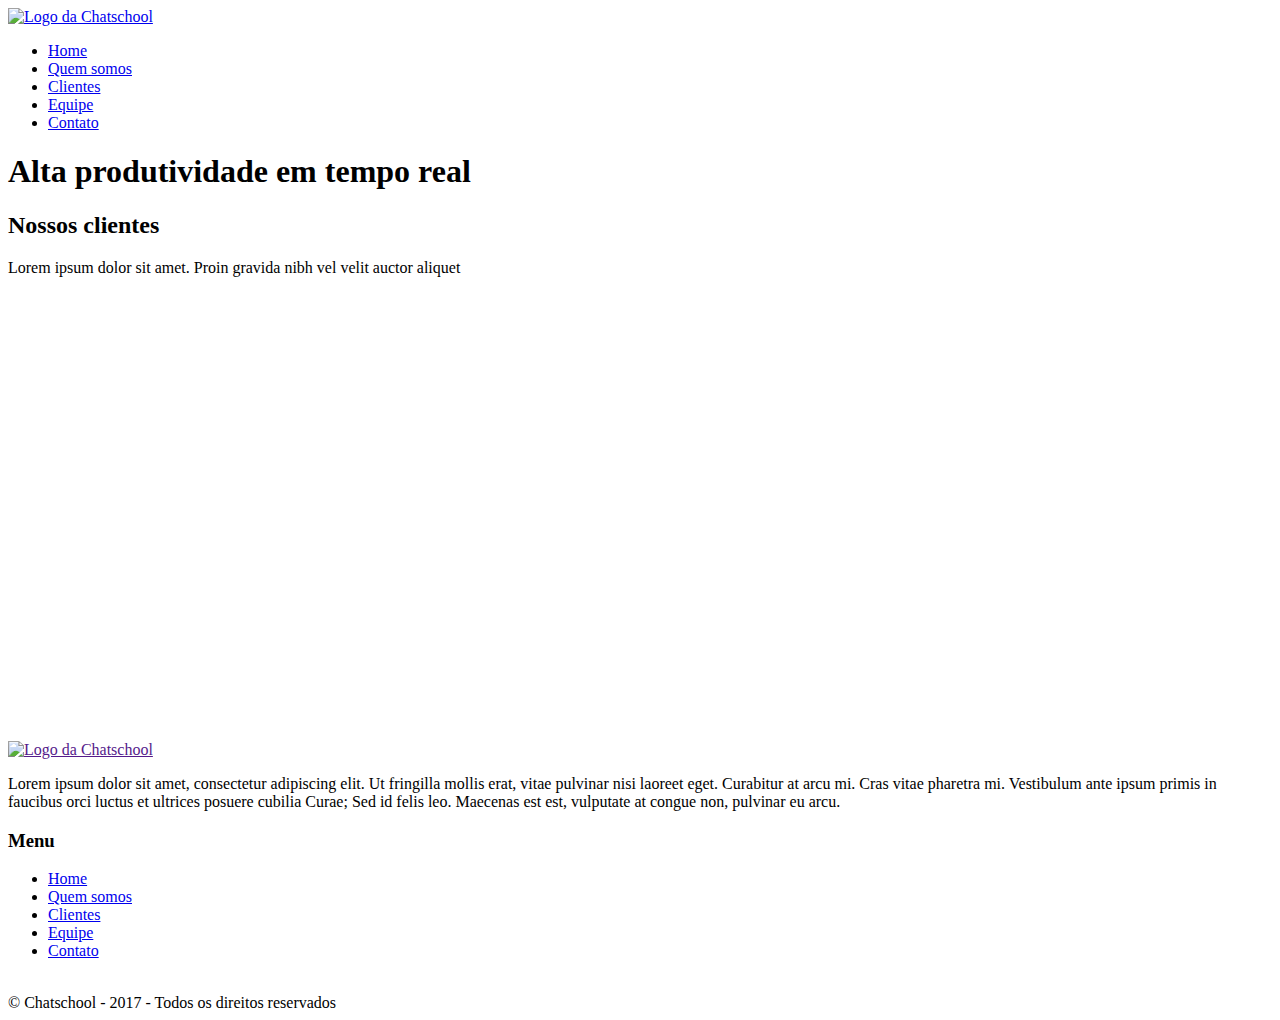
==== clientes.html @ 603aa0f9 "commit 1 rafael" ====
<!doctype html>
<html lang="pt-br">
<head>
  <meta charset="UTF-8">
  <meta http-equiv="X-UA-Compatible" content="IE=edge">
  <meta name="viewport" content="width=device-width, initial-scale=1">
  <title>Clientes - Chatschool</title>
  <link href="https://fonts.googleapis.com/css?family=Open+Sans" rel="stylesheet">
  <link href="https://fonts.googleapis.com/icon?family=Material+Icons" rel="stylesheet">
  <link href="css/pages/clientes.min.css" rel="stylesheet">
  <link rel="preconnect" href="https://fonts.googleapis.com">
  <link rel="preconnect" href="https://fonts.gstatic.com" crossorigin>
  <link href="https://fonts.googleapis.com/css2?family=Jost:ital,wght@0,100..900;1,100..900&family=Work+Sans:ital,wght@0,100..900;1,100..900&display=swap" rel="stylesheet">
</head>
<body>
<header id="header" class="page-clientes">
  <div class="container">
    <div class="row">
      <div class="col col-desktop-3 col-6">
        <a href="index.html">
          <img src="images/logo.png" alt="Logo da Chatschool">
        </a>
      </div>
      <div class="col col-desktop-9 col-6">
        <nav>
          <ul>
            <li><a href="/">Home</a></li>
            <li><a href="quem-somos.html">Quem somos</a></li>
            <li><a href="clientes.html" class="active">Clientes</a></li>
            <li><a href="equipe.html">Equipe</a></li>
            <li><a href="contato.html">Contato</a></li>
          </ul>
        </nav>
      </div>
    </div>
    <div class="row">
      <div class="col col-desktop-12 title">
        <h1>Alta produtividade em tempo real</h1>
      </div>
    </div>
  </div>
</header>
<main>
  <section id="customers" class="section section-center">
    <h2>Nossos clientes</h2>
    <p class="subtitle">Lorem ipsum dolor sit amet. Proin gravida nibh vel velit auctor aliquet</p>

    <div class="container">
      <div class="row">
        <div class="col col-desktop-3 col-3"><img src="images/clientes/icon1.png" alt=""></div>
        <div class="col col-desktop-3 col-3"><img src="images/clientes/icon2.png" alt=""></div>
        <div class="col col-desktop-3 col-3"><img src="images/clientes/icon3.png" alt=""></div>
        <div class="col col-desktop-3 col-3"><img src="images/clientes/icon4.png" alt=""></div>
      </div>

      <div class="row">
        <div class="col col-desktop-3 col-3"><img src="images/clientes/icon5.png" alt=""></div>
        <div class="col col-desktop-3 col-3"><img src="images/clientes/icon6.png" alt=""></div>
        <div class="col col-desktop-3 col-3"><img src="images/clientes/icon7.png" alt=""></div>
        <div class="col col-desktop-3 col-3"><img src="images/clientes/icon8.png" alt=""></div>
      </div>
      <div class="row">
        <div class="col col-desktop-3 col-3"><img src="images/clientes/icon1.png" alt=""></div>
        <div class="col col-desktop-3 col-3"><img src="images/clientes/icon2.png" alt=""></div>
        <div class="col col-desktop-3 col-3"><img src="images/clientes/icon3.png" alt=""></div>
        <div class="col col-desktop-3 col-3"><img src="images/clientes/icon4.png" alt=""></div>
      </div>

      <div class="row">
        <div class="col col-desktop-3 col-3"><img src="images/clientes/icon5.png" alt=""></div>
        <div class="col col-desktop-3 col-3"><img src="images/clientes/icon6.png" alt=""></div>
        <div class="col col-desktop-3 col-3"><img src="images/clientes/icon7.png" alt=""></div>
        <div class="col col-desktop-3 col-3"><img src="images/clientes/icon8.png" alt=""></div>
      </div>
      <div class="row">
        <div class="col col-desktop-3 col-3"><img src="images/clientes/icon1.png" alt=""></div>
        <div class="col col-desktop-3 col-3"><img src="images/clientes/icon2.png" alt=""></div>
        <div class="col col-desktop-3 col-3"><img src="images/clientes/icon3.png" alt=""></div>
        <div class="col col-desktop-3 col-3"><img src="images/clientes/icon4.png" alt=""></div>
      </div>

      <div class="row">
        <div class="col col-desktop-3 col-3"><img src="images/clientes/icon5.png" alt=""></div>
        <div class="col col-desktop-3 col-3"><img src="images/clientes/icon6.png" alt=""></div>
        <div class="col col-desktop-3 col-3"><img src="images/clientes/icon7.png" alt=""></div>
        <div class="col col-desktop-3 col-3"><img src="images/clientes/icon8.png" alt=""></div>
      </div>
    </div>
  </section>
</main>
<footer id="footer">
  <div class="container">
    <div class="row">
      <div class="col col-offset-desktop-1 col-desktop-3">
        <p><a href=""><img src="images/logo.png" alt="Logo da Chatschool"></a></p>
        <p>Lorem ipsum dolor sit amet, consectetur adipiscing elit. Ut fringilla mollis erat, vitae pulvinar nisi laoreet eget. Curabitur at arcu mi. Cras vitae pharetra mi. Vestibulum ante ipsum primis in faucibus orci luctus et ultrices posuere cubilia Curae; Sed id felis leo. Maecenas est est, vulputate at congue non, pulvinar eu arcu.</p>
      </div>
      <div class="col col-offset-desktop-1 col-desktop-2 col-2">
        <h3>Menu</h3>
        <nav>
          <ul>
            <li><a href="/" class="active">Home</a></li>
            <li><a href="quem-somos.html">Quem somos</a></li>
            <li><a href="clientes.html">Clientes</a></li>
            <li><a href="equipe.html">Equipe</a></li>
            <li><a href="contato.html">Contato</a></li>
          </ul>
        </nav>
      </div>
      <div class="col col-desktop-3 social col-4">
        <a href=""><img src="images/social-facebook.png" alt=""></a>
        <a href=""><img src="images/social-twitter.png" alt=""></a>
        <a href=""><img src="images/social-youtube.png" alt=""></a>
      </div>
    </div>
  </div>
</footer>

<div id="copyright">
  &copy; Chatschool - 2017 - Todos os direitos reservados
</div>
</body>
</html>
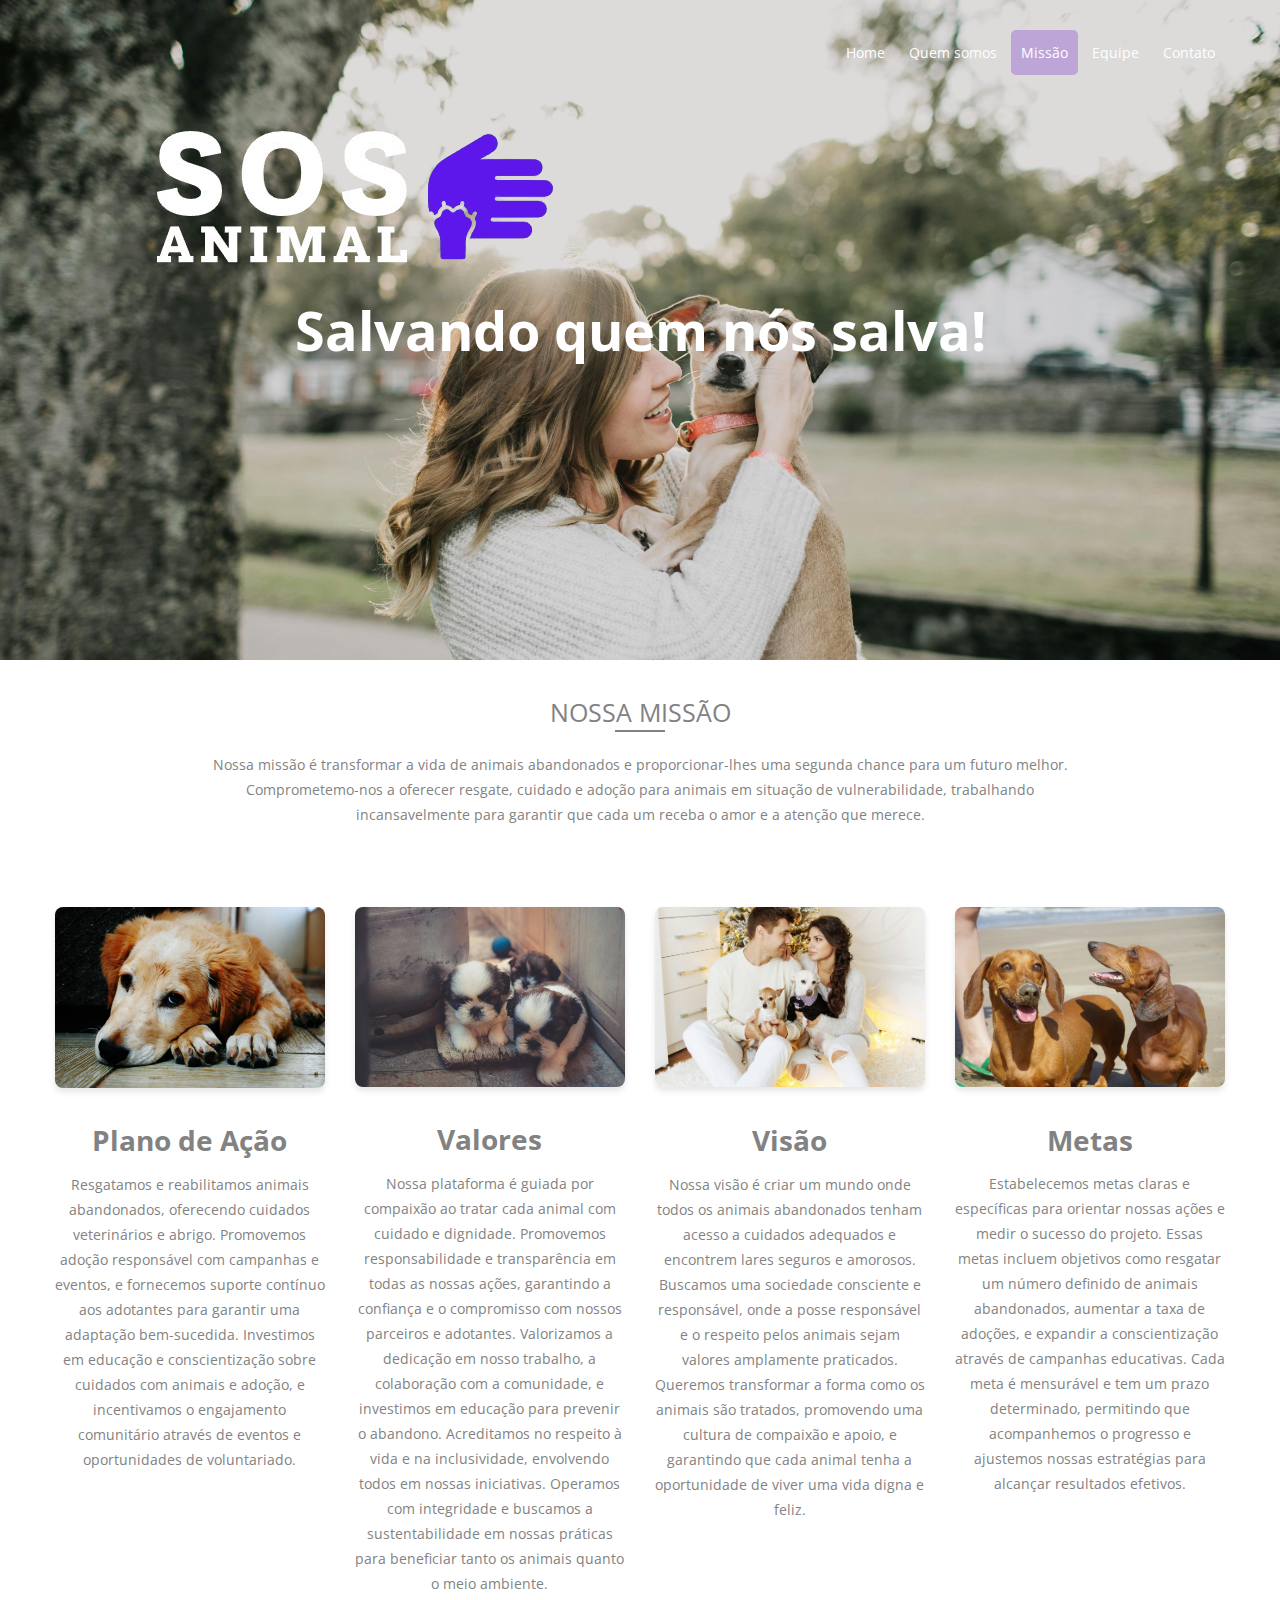
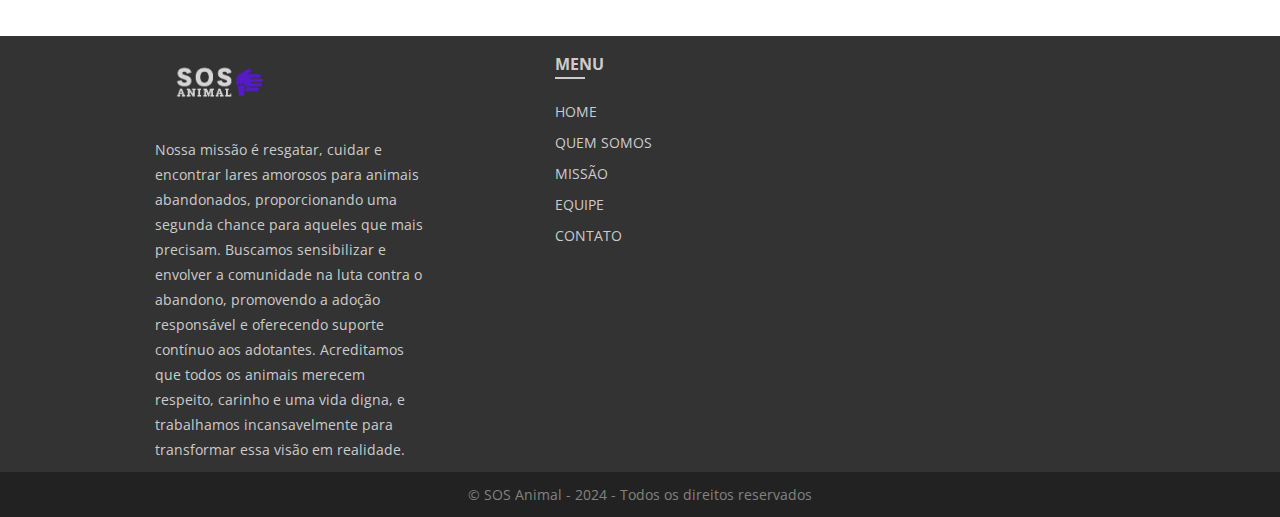
==== commit 0eacb5ae: "mudancas gerais e atualizacao clientes -> missao" ====
--- a/clientes.html
+++ b/clientes.html
@@ -4,7 +4,7 @@
   <meta charset="UTF-8">
   <meta http-equiv="X-UA-Compatible" content="IE=edge">
   <meta name="viewport" content="width=device-width, initial-scale=1">
-  <title>Clientes - Chatschool</title>
+  <title>Missão - SOS Animal</title>
   <link href="https://fonts.googleapis.com/css?family=Open+Sans" rel="stylesheet">
   <link href="https://fonts.googleapis.com/icon?family=Material+Icons" rel="stylesheet">
   <link href="css/pages/clientes.min.css" rel="stylesheet">
@@ -26,7 +26,7 @@
           <ul>
             <li><a href="/">Home</a></li>
             <li><a href="quem-somos.html">Quem somos</a></li>
-            <li><a href="clientes.html" class="active">Clientes</a></li>
+            <li><a href="clientes.html" class="active">Missão</a></li>
             <li><a href="equipe.html">Equipe</a></li>
             <li><a href="contato.html">Contato</a></li>
           </ul>
@@ -35,56 +35,75 @@
     </div>
     <div class="row">
       <div class="col col-desktop-12 title">
-        <h1>Alta produtividade em tempo real</h1>
+        <h1>Salvando quem nós salva!</h1>
       </div>
     </div>
   </div>
 </header>
 <main>
   <section id="customers" class="section section-center">
-    <h2>Nossos clientes</h2>
-    <p class="subtitle">Lorem ipsum dolor sit amet. Proin gravida nibh vel velit auctor aliquet</p>
+    <h2>Nossa Missão</h2>
+    <p class="subtitle">
+      Nossa missão é transformar a vida de animais abandonados e proporcionar-lhes uma segunda chance para um futuro melhor.<br> Comprometemo-nos a oferecer resgate, cuidado e adoção para animais em situação de vulnerabilidade, trabalhando<br> incansavelmente para garantir que cada um receba o amor e a atenção que merece.
+    </p>
 
     <div class="container">
       <div class="row">
+        <div class="col col-desktop-3 col-3">
+            <img src="images/clientes/missaoimagem1.jpg" alt="">
+            <h1 class="image-caption">Plano de Ação</h1>
+            <p>Resgatamos e reabilitamos animais abandonados, oferecendo cuidados veterinários e abrigo. Promovemos adoção responsável com campanhas e eventos, e fornecemos suporte contínuo aos adotantes para garantir uma adaptação bem-sucedida. Investimos em educação e conscientização sobre cuidados com animais e adoção, e incentivamos o engajamento comunitário através de eventos e oportunidades de voluntariado.</p>
+        </div>
+        <div class="col col-desktop-3 col-3">
+            <img src="images/clientes/missaoimagem2.jpg" alt="">
+            <h1 class="image-caption">Valores</h1>
+            <p>Nossa plataforma é guiada por compaixão ao tratar cada animal com cuidado e dignidade. Promovemos responsabilidade e transparência em todas as nossas ações, garantindo a confiança e o compromisso com nossos parceiros e adotantes. Valorizamos a dedicação em nosso trabalho, a colaboração com a comunidade, e investimos em educação para prevenir o abandono. Acreditamos no respeito à vida e na inclusividade, envolvendo todos em nossas iniciativas. Operamos com integridade e buscamos a sustentabilidade em nossas práticas para beneficiar tanto os animais quanto o meio ambiente.</p>
+        </div>
+        <div class="col col-desktop-3 col-3">
+            <img src="images/clientes/missaoimagem3.jpg" alt="">
+            <h1 class="image-caption">Visão</h1>
+            <p>Nossa visão é criar um mundo onde todos os animais abandonados tenham acesso a cuidados adequados e encontrem lares seguros e amorosos. Buscamos uma sociedade consciente e responsável, onde a posse responsável e o respeito pelos animais sejam valores amplamente praticados. Queremos transformar a forma como os animais são tratados, promovendo uma cultura de compaixão e apoio, e garantindo que cada animal tenha a oportunidade de viver uma vida digna e feliz.</p>
+        </div>
+        <div class="col col-desktop-3 col-3">
+            <img src="images/clientes/missaoimagem4.jpg" alt="">
+            <h1 class="image-caption">Metas</h1>
+            <p>Estabelecemos metas claras e específicas para orientar nossas ações e medir o sucesso do projeto. Essas metas incluem objetivos como resgatar um número definido de animais abandonados, aumentar a taxa de adoções, e expandir a conscientização através de campanhas educativas. Cada meta é mensurável e tem um prazo determinado, permitindo que acompanhemos o progresso e ajustemos nossas estratégias para alcançar resultados efetivos.</p>
+        </div>
+    </div>
+    
+
+      <!-- <div class="row">
+        <div class="col col-desktop-3 col-3"><img src="images/clientes/icon5.png" alt=""></div>
+        <div class="col col-desktop-3 col-3"><img src="images/clientes/icon6.png" alt=""></div>
+        <div class="col col-desktop-3 col-3"><img src="images/clientes/icon7.png" alt=""></div>
+        <div class="col col-desktop-3 col-3"><img src="images/clientes/icon8.png" alt=""></div>
+      </div> -->
+      <!-- <div class="row">
         <div class="col col-desktop-3 col-3"><img src="images/clientes/icon1.png" alt=""></div>
         <div class="col col-desktop-3 col-3"><img src="images/clientes/icon2.png" alt=""></div>
         <div class="col col-desktop-3 col-3"><img src="images/clientes/icon3.png" alt=""></div>
         <div class="col col-desktop-3 col-3"><img src="images/clientes/icon4.png" alt=""></div>
-      </div>
+      </div> -->
 
-      <div class="row">
+      <!-- <div class="row">
         <div class="col col-desktop-3 col-3"><img src="images/clientes/icon5.png" alt=""></div>
         <div class="col col-desktop-3 col-3"><img src="images/clientes/icon6.png" alt=""></div>
         <div class="col col-desktop-3 col-3"><img src="images/clientes/icon7.png" alt=""></div>
         <div class="col col-desktop-3 col-3"><img src="images/clientes/icon8.png" alt=""></div>
-      </div>
-      <div class="row">
+      </div> -->
+      <!-- <div class="row">
         <div class="col col-desktop-3 col-3"><img src="images/clientes/icon1.png" alt=""></div>
         <div class="col col-desktop-3 col-3"><img src="images/clientes/icon2.png" alt=""></div>
         <div class="col col-desktop-3 col-3"><img src="images/clientes/icon3.png" alt=""></div>
         <div class="col col-desktop-3 col-3"><img src="images/clientes/icon4.png" alt=""></div>
-      </div>
+      </div> -->
 
-      <div class="row">
+      <!-- <div class="row">
         <div class="col col-desktop-3 col-3"><img src="images/clientes/icon5.png" alt=""></div>
         <div class="col col-desktop-3 col-3"><img src="images/clientes/icon6.png" alt=""></div>
         <div class="col col-desktop-3 col-3"><img src="images/clientes/icon7.png" alt=""></div>
         <div class="col col-desktop-3 col-3"><img src="images/clientes/icon8.png" alt=""></div>
-      </div>
-      <div class="row">
-        <div class="col col-desktop-3 col-3"><img src="images/clientes/icon1.png" alt=""></div>
-        <div class="col col-desktop-3 col-3"><img src="images/clientes/icon2.png" alt=""></div>
-        <div class="col col-desktop-3 col-3"><img src="images/clientes/icon3.png" alt=""></div>
-        <div class="col col-desktop-3 col-3"><img src="images/clientes/icon4.png" alt=""></div>
-      </div>
-
-      <div class="row">
-        <div class="col col-desktop-3 col-3"><img src="images/clientes/icon5.png" alt=""></div>
-        <div class="col col-desktop-3 col-3"><img src="images/clientes/icon6.png" alt=""></div>
-        <div class="col col-desktop-3 col-3"><img src="images/clientes/icon7.png" alt=""></div>
-        <div class="col col-desktop-3 col-3"><img src="images/clientes/icon8.png" alt=""></div>
-      </div>
+      </div> -->
     </div>
   </section>
 </main>
@@ -93,7 +112,7 @@
     <div class="row">
       <div class="col col-offset-desktop-1 col-desktop-3">
         <p><a href=""><img src="images/logo.png" alt="Logo da Chatschool"></a></p>
-        <p>Lorem ipsum dolor sit amet, consectetur adipiscing elit. Ut fringilla mollis erat, vitae pulvinar nisi laoreet eget. Curabitur at arcu mi. Cras vitae pharetra mi. Vestibulum ante ipsum primis in faucibus orci luctus et ultrices posuere cubilia Curae; Sed id felis leo. Maecenas est est, vulputate at congue non, pulvinar eu arcu.</p>
+        <p>Nossa missão é resgatar, cuidar e encontrar lares amorosos para animais abandonados, proporcionando uma segunda chance para aqueles que mais precisam. Buscamos sensibilizar e envolver a comunidade na luta contra o abandono, promovendo a adoção responsável e oferecendo suporte contínuo aos adotantes. Acreditamos que todos os animais merecem respeito, carinho e uma vida digna, e trabalhamos incansavelmente para transformar essa visão em realidade.</p>
       </div>
       <div class="col col-offset-desktop-1 col-desktop-2 col-2">
         <h3>Menu</h3>
@@ -101,7 +120,7 @@
           <ul>
             <li><a href="/" class="active">Home</a></li>
             <li><a href="quem-somos.html">Quem somos</a></li>
-            <li><a href="clientes.html">Clientes</a></li>
+            <li><a href="clientes.html">Missão</a></li>
             <li><a href="equipe.html">Equipe</a></li>
             <li><a href="contato.html">Contato</a></li>
           </ul>
@@ -117,7 +136,7 @@
 </footer>
 
 <div id="copyright">
-  &copy; Chatschool - 2017 - Todos os direitos reservados
+  &copy; SOS Animal - 2024 - Todos os direitos reservados
 </div>
 </body>
 </html>--- a/css/pages/clientes.min.css
+++ b/css/pages/clientes.min.css
@@ -0,0 +1,44 @@
+/*
+    Prioridade:
+    id
+    class
+    tag
+    ordem
+*/
+*{box-sizing:border-box}a{text-decoration:none}body{margin:0;padding:0;font-size:14px}p{margin:10px 0 10px 0}
+/**
+ * Cálculo colunas:
+ * largura_unica_porcentagem = 100 / maximo_colunas
+ *
+ * Multiplicamos largura_unica_porcentagem pelo tamanho da coluna
+ */
+.container,.container-fluid{width:100%;padding-left:15px;padding-right:15px}.row{margin-left:-15px;margin-right:-15px}.row:before,.row:after{content:" ";display:table}.row:after{clear:both}.col{position:relative;padding-left:15px;padding-right:15px;min-height:1px;float:left}.col-1{width:16.666666%}.col-2{width:33.333332%}.col-3{width:49.999998%}.col-4{width:66.666664%}.col-5{width:83.33333%}.col-6{width:100%}@media (min-width:992px){.container{max-width:992px;margin:0 auto}.col-desktop-1{width:8.333333%}.col-desktop-2{width:16.66%}.col-desktop-3{width:24.999999%}.col-desktop-4{width:33.333332%}.col-desktop-5{width:41.666665%}.col-desktop-6{width:49.999998%}.col-desktop-7{width:58.333331%}.col-desktop-8{width:66.666664%}.col-desktop-9{width:74.999997%}.col-desktop-10{width:83.33333%}.col-desktop-11{width:91.666663%}.col-desktop-12{width:100%}.col-offset-desktop-1{margin-left:8.333333%}.col-offset-desktop-2{margin-left:16.66%}.col-offset-desktop-3{margin-left:24.999999%}.col-offset-desktop-4{margin-left:33.333332%}.col-offset-desktop-5{margin-left:41.666665%}.col-offset-desktop-6{margin-left:49.999998%}.col-offset-desktop-7{margin-left:58.333331%}.col-offset-desktop-8{margin-left:66.666664%}.col-offset-desktop-9{margin-left:74.999997%}.col-offset-desktop-10{margin-left:83.33333%}.col-offset-desktop-11{margin-left:91.666663%}.col-offset-desktop-12{margin-left:100%}}@media (min-width:1200px){.container{max-width:1200px}}
+.btn{background-color:rgb(120, 41, 211);color:#fff;display:inline-block;border-radius:30px;padding:10px 20px;text-decoration:none;transition:ease .5s all;border:none;cursor:pointer}.btn:hover{background-color:rgb(120, 41, 211)}.btn.orange{background-color:#fed136}.btn.orange:hover{background-color:black}
+h2{text-transform:uppercase;font-weight:normal;text-align:center;font-size:25px;margin:10px 0 20px 0}h2:after{content:'';display:block;background-color:rgb(130,130,130);margin:5px auto 0 auto;width:50px;height:2px}.subtitle{margin-bottom:80px}.text-left{text-align:left}
+.icon-container{display:inline-block;width:140px;height:140px;background:#e1f3e1;border-radius:30px;position:relative}.icon-container .material-icons{display:block;font-size:85px;color:rgb(120, 41, 211);position:absolute;top:50%;left:50%;transform:translate(-50%,-50%);cursor:default}.img-box-round{display:inline-block;border-radius:100%;overflow:hidden}.img-box-label:before{content:'';display:block;width:50%;height:60px;border-right:2px solid rgb(32,123,32);background:transparent;margin-bottom:10px}
+nav ul,nav ul li{list-style:none;margin:0;padding:0}
+body{font-family:'Open Sans',sans-serif;color:rgb(130,130,130);line-height:25px}#header .btn{font-size:16px;padding:10px 30px}#header .btn:hover{background-color:rgb(120, 41, 211)}#header nav a{display:inline-block;text-decoration:none;padding:10px;border-radius:5px}#header nav a:hover,#header nav a.active{background-color:rgb(120, 41, 211, 0.3)}#header h1{font-size:54px;line-height:60px}#header{background:#000 no-repeat fixed center;background-size:cover;color:#fff;width:100%;height:660px;position:relative;padding-top:30px}#header a{color:#fff;transition:ease .5s all}#header nav{text-align:right}#header nav ul,#header nav ul li{display:inline-block}#header .title{position:absolute;left:0;top:50%;transform:translate(0,-50%);text-align:center}.section{padding:30px 0 30px 0}.section-center{text-align:center}#footer{background-color:rgb(51,51,51);text-align:left}#footer,#footer a{color:rgb(204,204,204)}#footer h3,#footer nav li{text-transform:uppercase}#footer h3:after{content:'';display:block;border-bottom:2px solid rgb(204,204,204);width:30px}#footer nav li{padding:3px 0}#footer nav li a:hover{color:rgb(255,255,255)}#footer .social{height:200px;line-height:200px;text-align:right}#footer .social a{display:inline-block;padding:0 0 0 10px;opacity:1}#footer .social a:hover{opacity:.5;transition:ease .3s all}#footer .social img{vertical-align:middle}#copyright{text-align:center;background-color:rgb(34,34,34);padding:10px}@media (max-width:992px){#header,#header nav{text-align:center}}
+#header.page-clientes{background-image:url(../../images/background-clientes.jpg)}
+#footer .col-offset-desktop-1.col-desktop-3 img {
+    width: 130px; 
+    height: auto;
+    opacity: 0.8; 
+    border-radius: 10px; 
+    transition: transform 0.3s ease, opacity 0.3s ease; 
+}
+
+#footer .col-offset-desktop-1.col-desktop-3 img:hover {
+    transform: scale(1.1); 
+    opacity: 1; 
+}
+#customers .row .col-desktop-3 img {
+    width: 100%; 
+    border-radius: 8px; 
+    box-shadow: 0 4px 6px rgba(0, 0, 0, 0.1); 
+    margin-bottom: 15px; 
+    transition: transform 0.3s ease; 
+}
+
+#customers .row .col-desktop-3 img:hover {
+    transform: scale(1.05); 
+}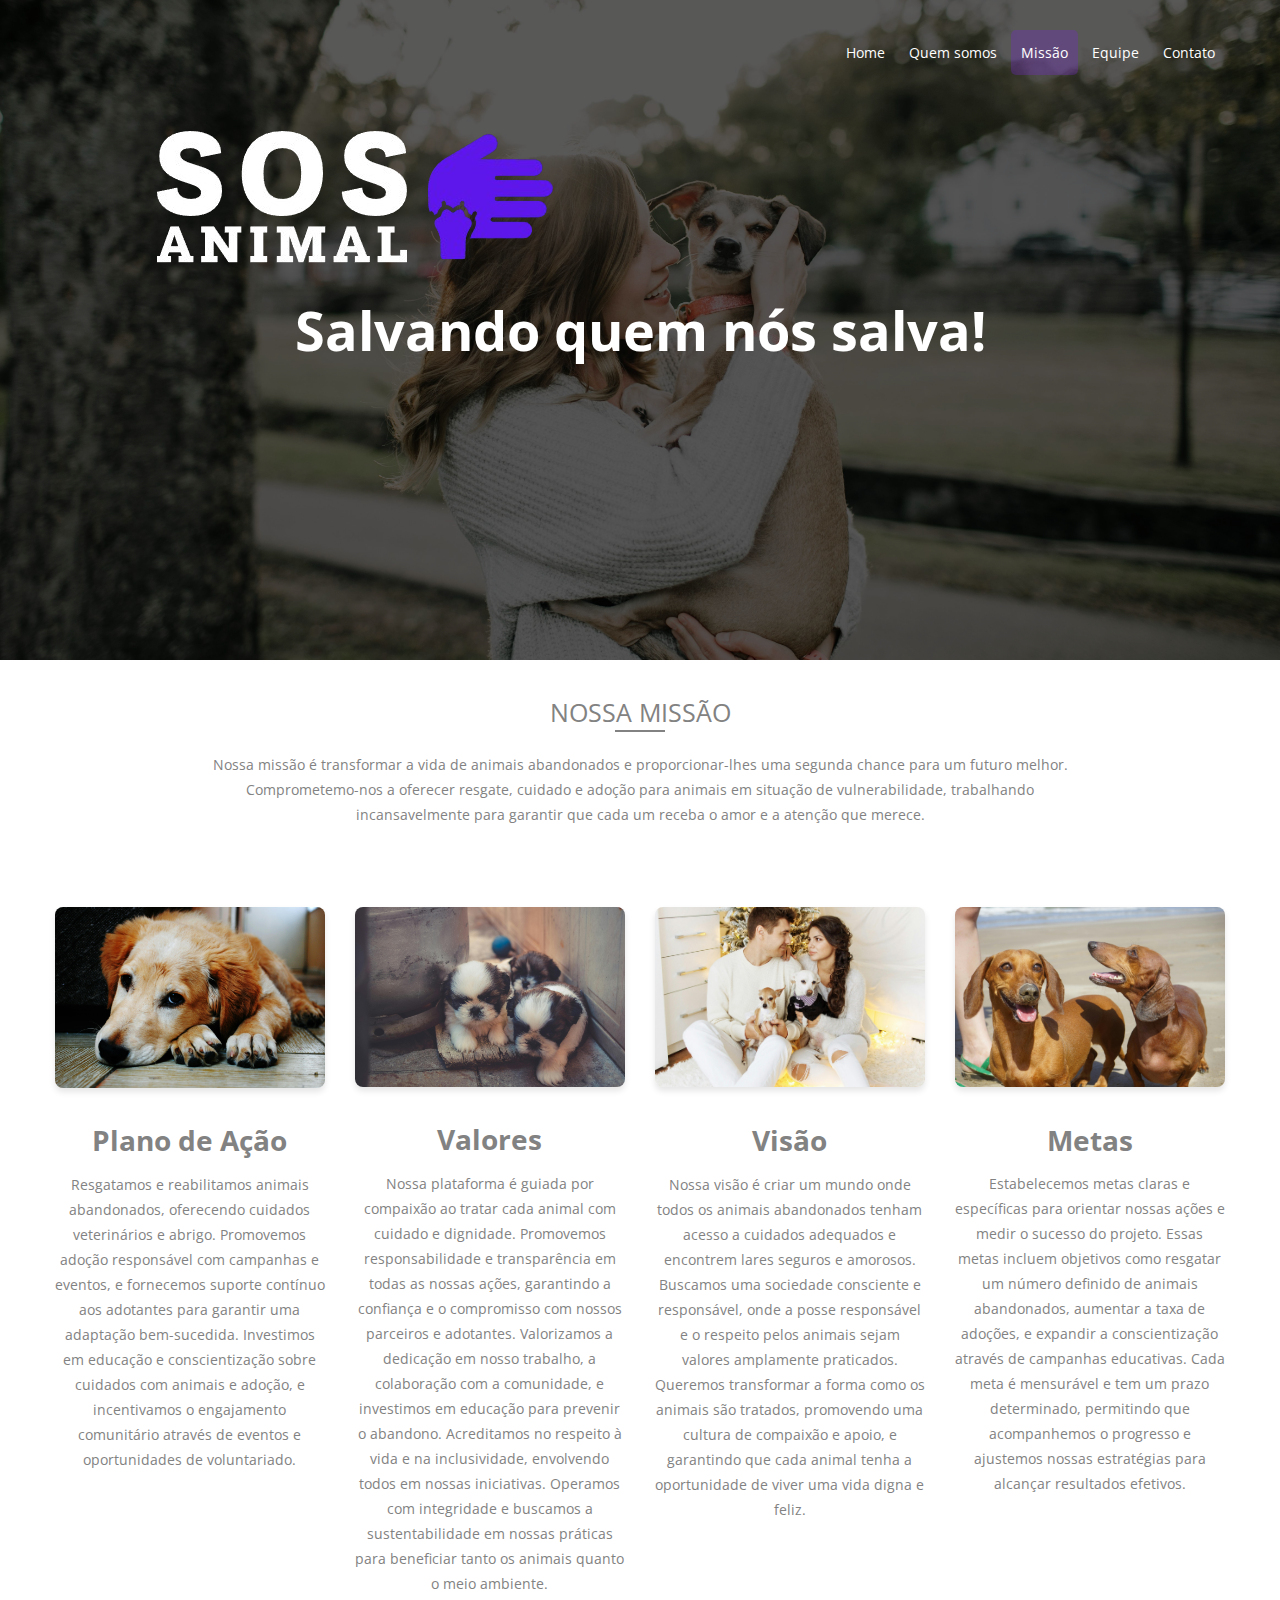
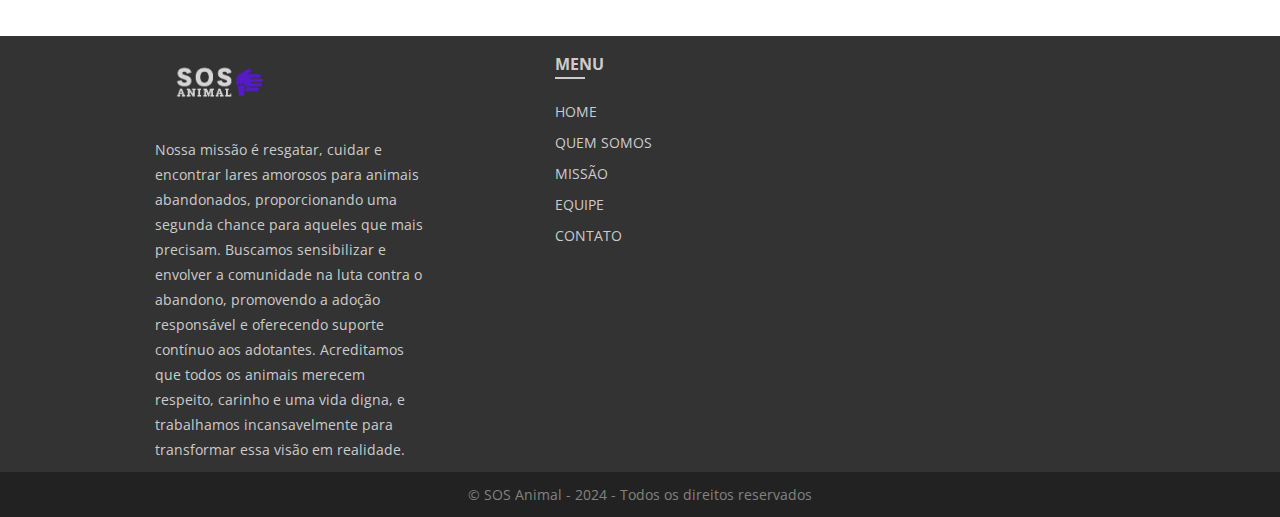
==== commit 37e3ba79: "atualizacao pagina produto" ====
--- a/clientes.html
+++ b/clientes.html
@@ -111,7 +111,7 @@
   <div class="container">
     <div class="row">
       <div class="col col-offset-desktop-1 col-desktop-3">
-        <p><a href=""><img src="images/logo.png" alt="Logo da Chatschool"></a></p>
+        <p><a href=""><img src="images/logo.png" alt="Logo da SOS Animal"></a></p>
         <p>Nossa missão é resgatar, cuidar e encontrar lares amorosos para animais abandonados, proporcionando uma segunda chance para aqueles que mais precisam. Buscamos sensibilizar e envolver a comunidade na luta contra o abandono, promovendo a adoção responsável e oferecendo suporte contínuo aos adotantes. Acreditamos que todos os animais merecem respeito, carinho e uma vida digna, e trabalhamos incansavelmente para transformar essa visão em realidade.</p>
       </div>
       <div class="col col-offset-desktop-1 col-desktop-2 col-2">
--- a/css/pages/clientes.min.css
+++ b/css/pages/clientes.min.css
@@ -18,7 +18,7 @@
 .icon-container{display:inline-block;width:140px;height:140px;background:#e1f3e1;border-radius:30px;position:relative}.icon-container .material-icons{display:block;font-size:85px;color:rgb(120, 41, 211);position:absolute;top:50%;left:50%;transform:translate(-50%,-50%);cursor:default}.img-box-round{display:inline-block;border-radius:100%;overflow:hidden}.img-box-label:before{content:'';display:block;width:50%;height:60px;border-right:2px solid rgb(32,123,32);background:transparent;margin-bottom:10px}
 nav ul,nav ul li{list-style:none;margin:0;padding:0}
 body{font-family:'Open Sans',sans-serif;color:rgb(130,130,130);line-height:25px}#header .btn{font-size:16px;padding:10px 30px}#header .btn:hover{background-color:rgb(120, 41, 211)}#header nav a{display:inline-block;text-decoration:none;padding:10px;border-radius:5px}#header nav a:hover,#header nav a.active{background-color:rgb(120, 41, 211, 0.3)}#header h1{font-size:54px;line-height:60px}#header{background:#000 no-repeat fixed center;background-size:cover;color:#fff;width:100%;height:660px;position:relative;padding-top:30px}#header a{color:#fff;transition:ease .5s all}#header nav{text-align:right}#header nav ul,#header nav ul li{display:inline-block}#header .title{position:absolute;left:0;top:50%;transform:translate(0,-50%);text-align:center}.section{padding:30px 0 30px 0}.section-center{text-align:center}#footer{background-color:rgb(51,51,51);text-align:left}#footer,#footer a{color:rgb(204,204,204)}#footer h3,#footer nav li{text-transform:uppercase}#footer h3:after{content:'';display:block;border-bottom:2px solid rgb(204,204,204);width:30px}#footer nav li{padding:3px 0}#footer nav li a:hover{color:rgb(255,255,255)}#footer .social{height:200px;line-height:200px;text-align:right}#footer .social a{display:inline-block;padding:0 0 0 10px;opacity:1}#footer .social a:hover{opacity:.5;transition:ease .3s all}#footer .social img{vertical-align:middle}#copyright{text-align:center;background-color:rgb(34,34,34);padding:10px}@media (max-width:992px){#header,#header nav{text-align:center}}
-#header.page-clientes{background-image:url(../../images/background-clientes.jpg)}
+/* #header.page-clientes{background-image:url(../../images/background-clientes.jpg)} */
 #footer .col-offset-desktop-1.col-desktop-3 img {
     width: 130px; 
     height: auto;
@@ -41,4 +41,23 @@
 
 #customers .row .col-desktop-3 img:hover {
     transform: scale(1.05); 
+}
+#header.page-clientes {
+    /* precisa ser posicao relativa pois assim da pra sobrepor a background image */
+    position: relative; 
+    z-index: 1; 
+}
+
+#header.page-clientes::before {
+    content: "";
+    position: absolute;
+    top: 0;
+    left: 0;
+    width: 100%;
+    height: 100%;
+    background-image: url(../../images/background-clientes.jpg);
+    background-size: cover;
+    background-position: center;
+    opacity: 0.4; /* Ajusta a opcacidade */
+    z-index: -1; 
 }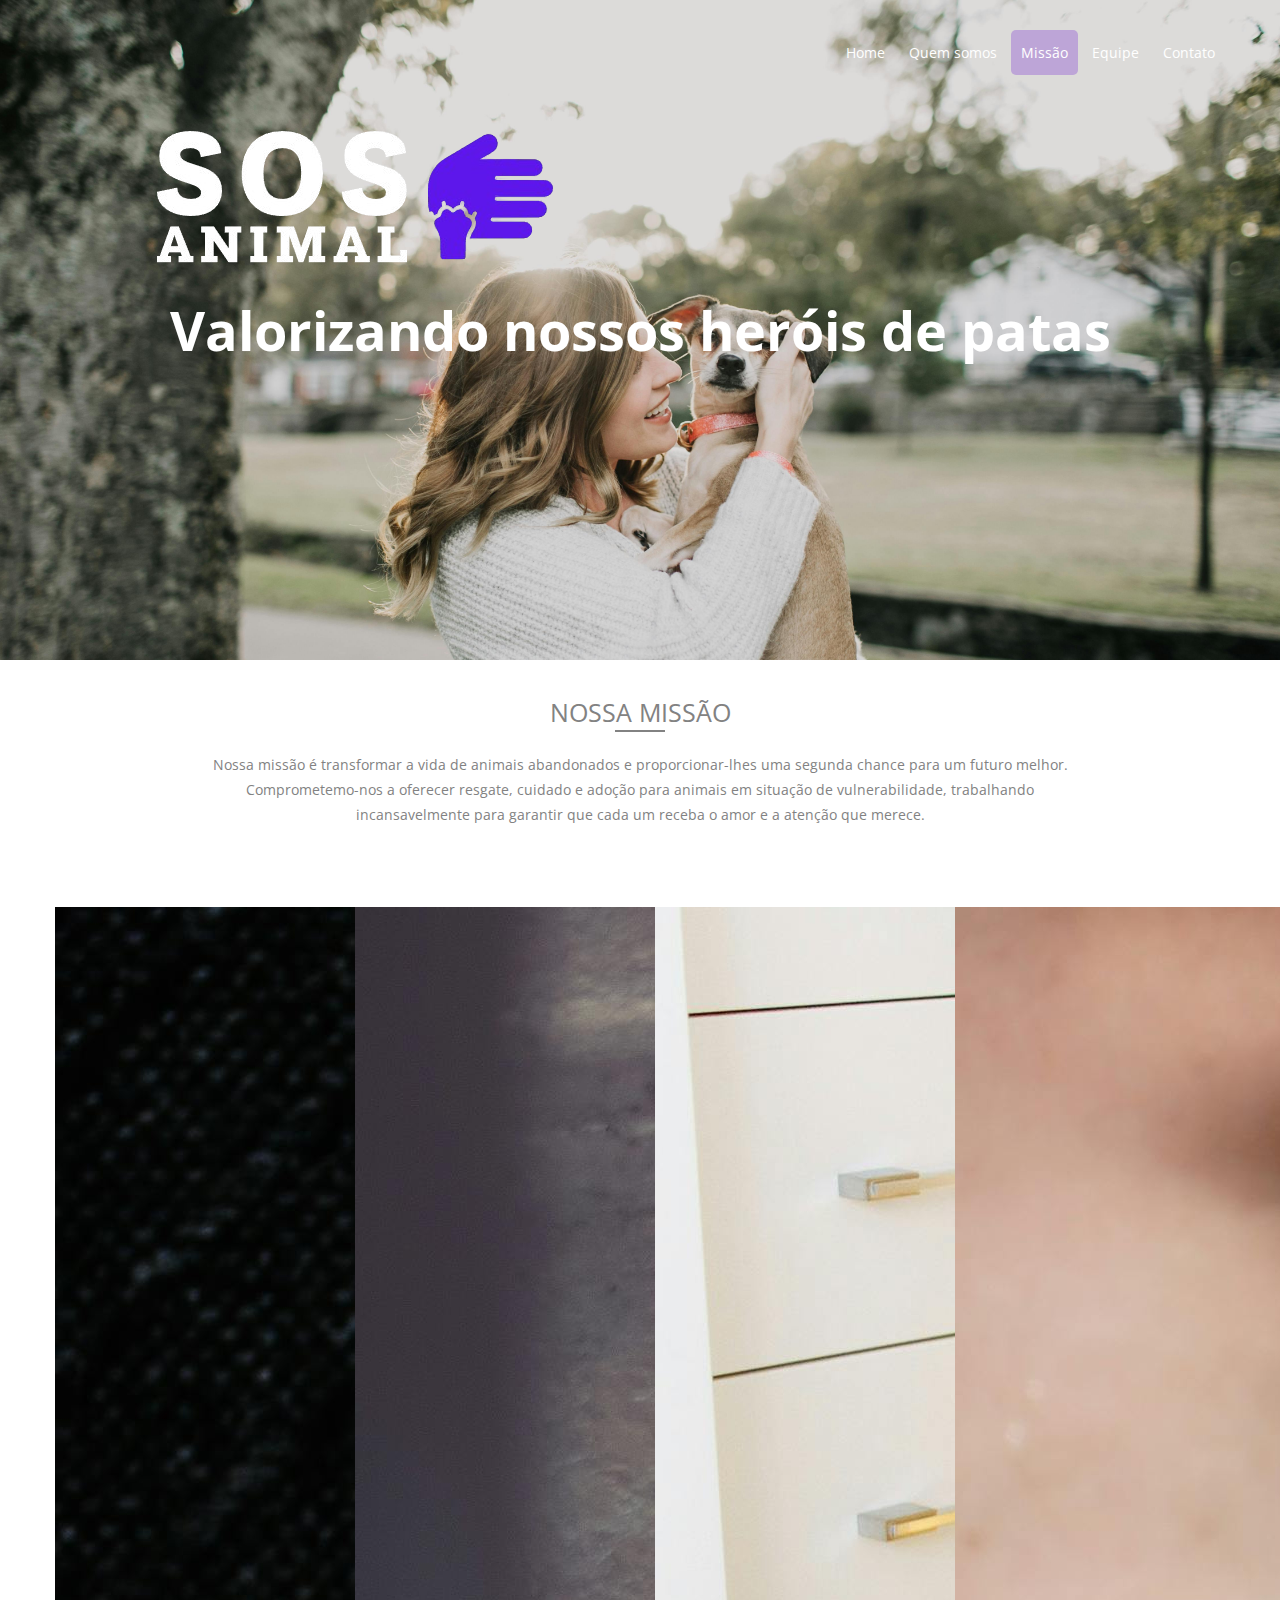
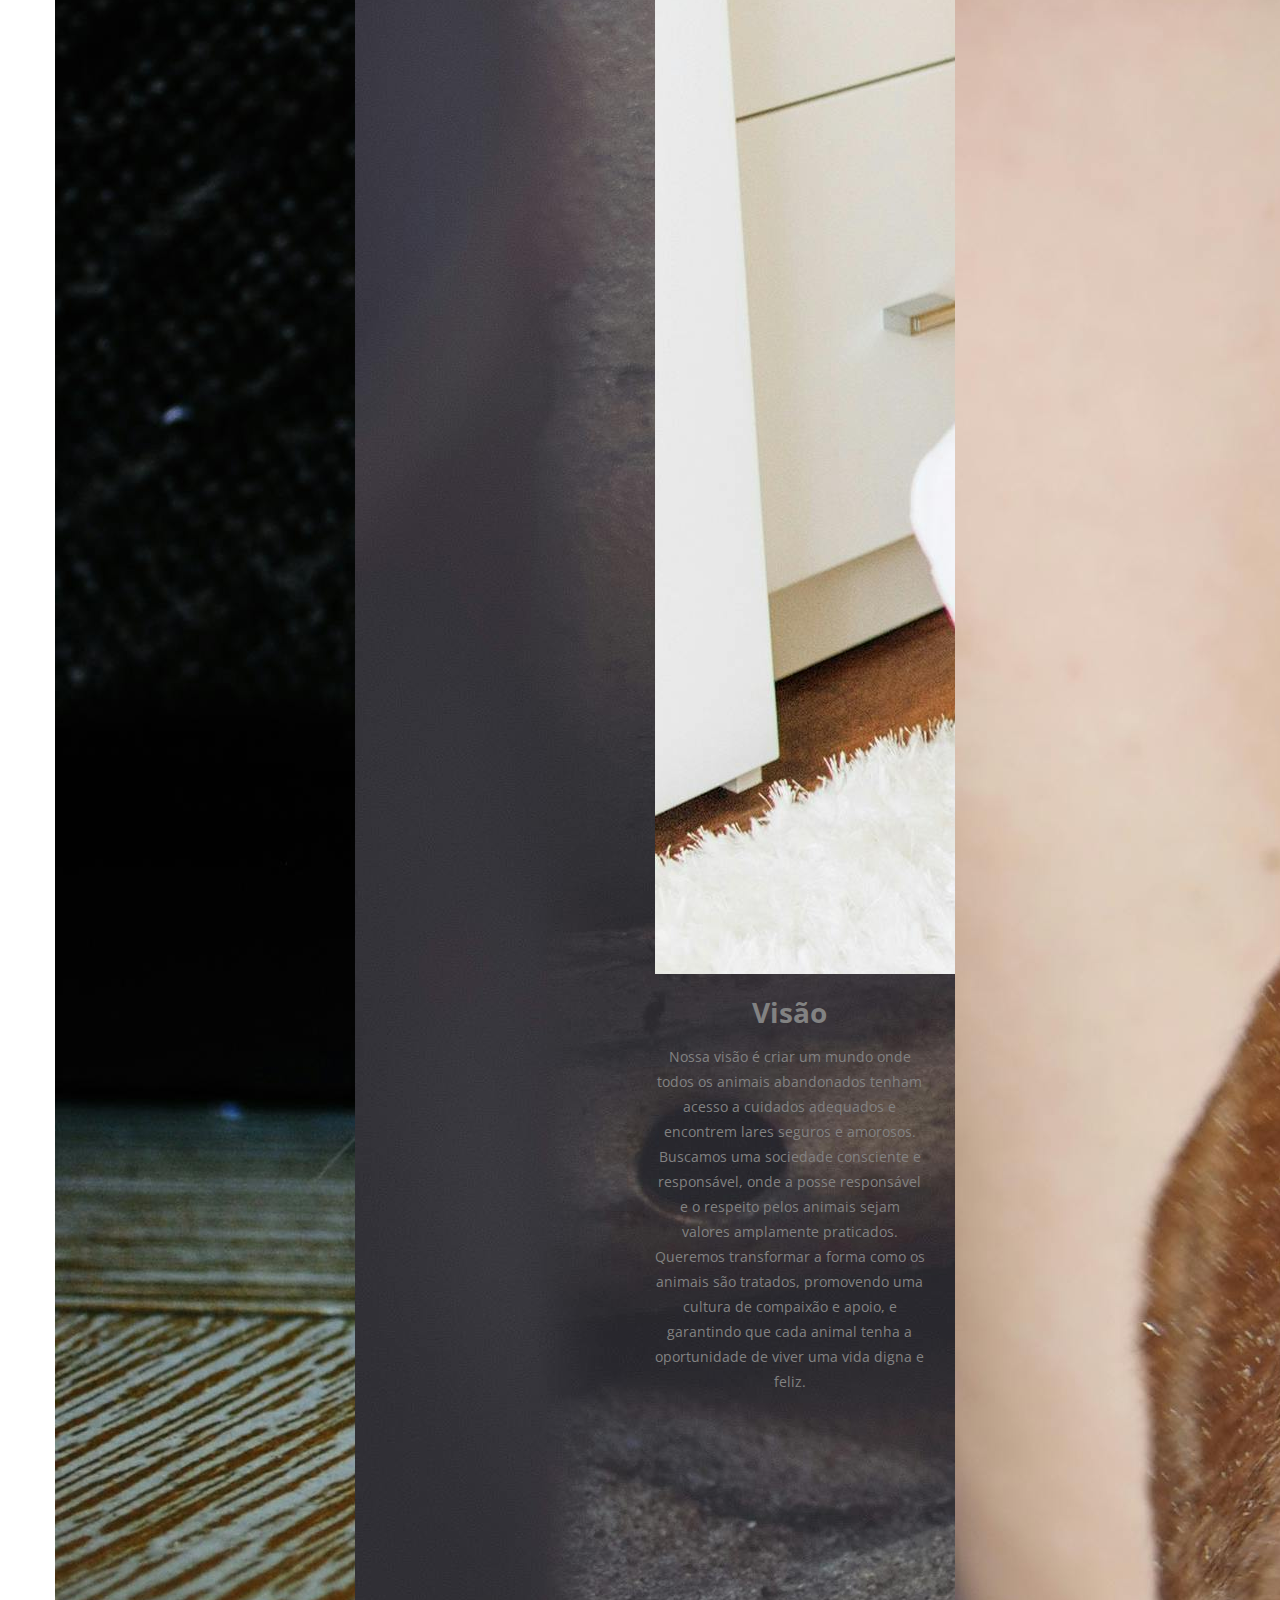
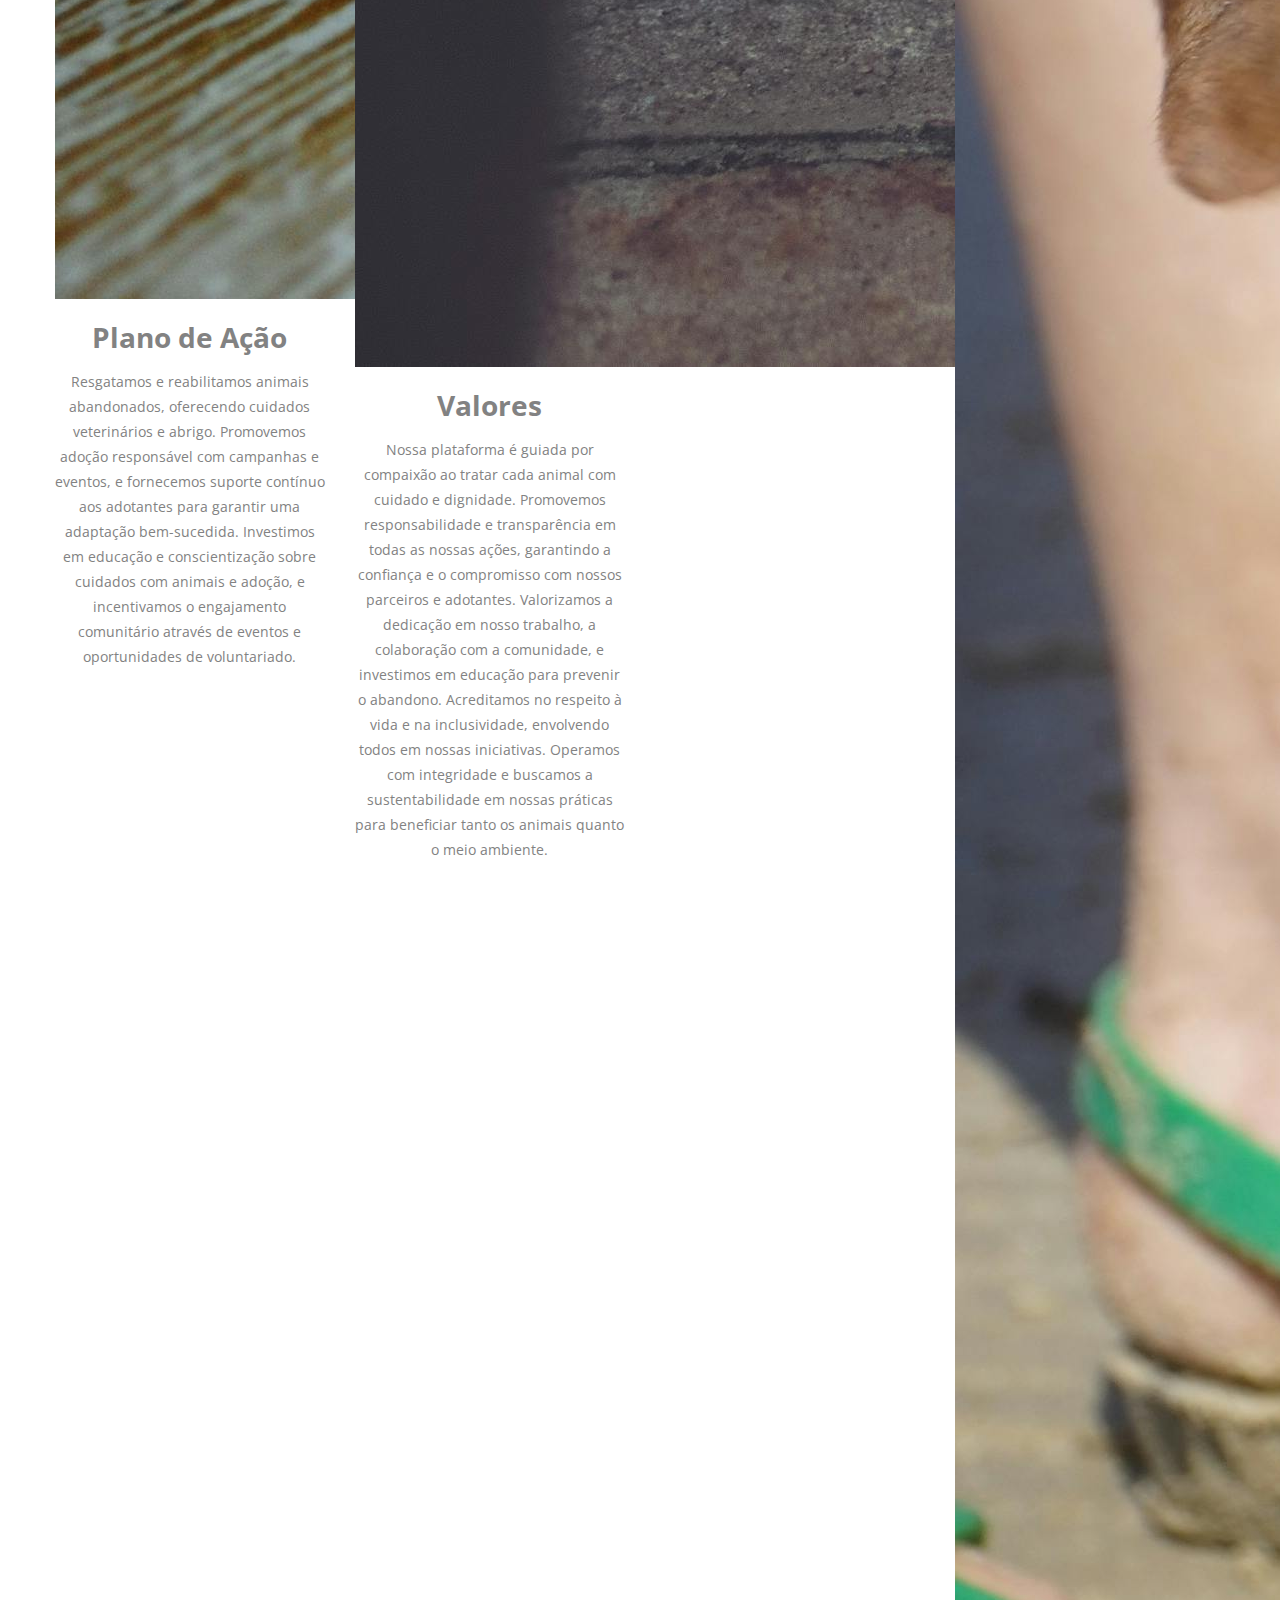
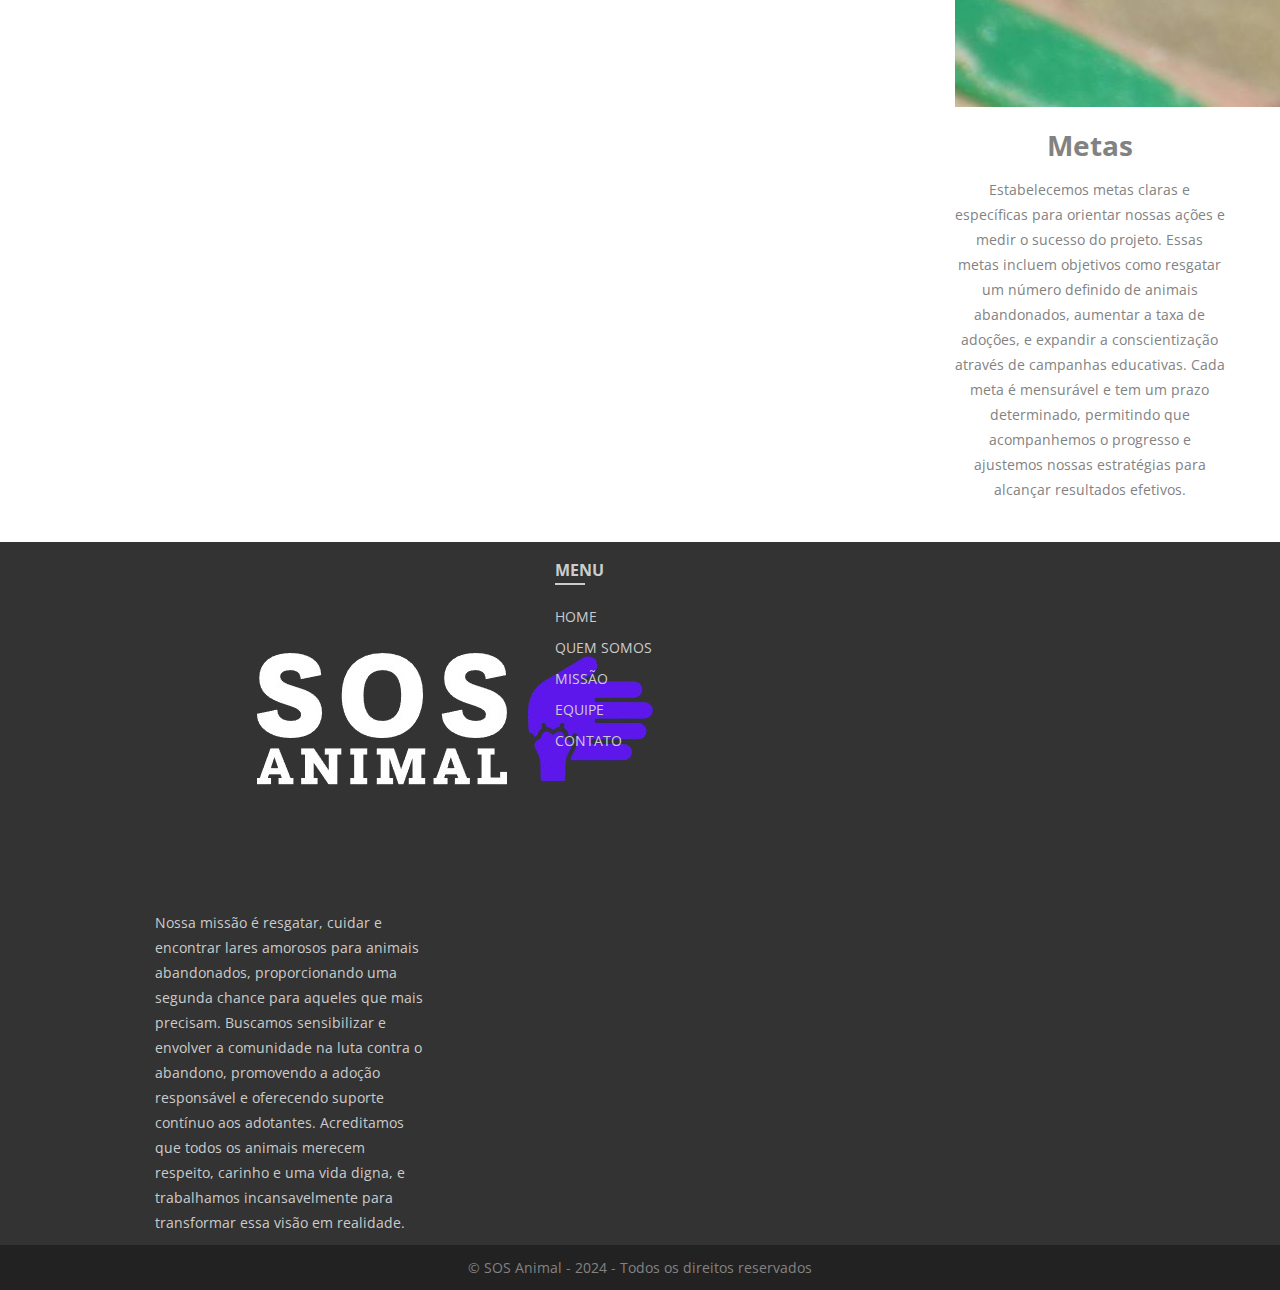
==== commit 4979c69c: "hotfix de alguns erros" ====
--- a/clientes.html
+++ b/clientes.html
@@ -35,7 +35,7 @@
     </div>
     <div class="row">
       <div class="col col-desktop-12 title">
-        <h1>Salvando quem nós salva!</h1>
+        <h1>Valorizando nossos heróis de patas</h1>
       </div>
     </div>
   </div>
--- a/css/pages/clientes.min.css
+++ b/css/pages/clientes.min.css
@@ -18,46 +18,4 @@
 .icon-container{display:inline-block;width:140px;height:140px;background:#e1f3e1;border-radius:30px;position:relative}.icon-container .material-icons{display:block;font-size:85px;color:rgb(120, 41, 211);position:absolute;top:50%;left:50%;transform:translate(-50%,-50%);cursor:default}.img-box-round{display:inline-block;border-radius:100%;overflow:hidden}.img-box-label:before{content:'';display:block;width:50%;height:60px;border-right:2px solid rgb(32,123,32);background:transparent;margin-bottom:10px}
 nav ul,nav ul li{list-style:none;margin:0;padding:0}
 body{font-family:'Open Sans',sans-serif;color:rgb(130,130,130);line-height:25px}#header .btn{font-size:16px;padding:10px 30px}#header .btn:hover{background-color:rgb(120, 41, 211)}#header nav a{display:inline-block;text-decoration:none;padding:10px;border-radius:5px}#header nav a:hover,#header nav a.active{background-color:rgb(120, 41, 211, 0.3)}#header h1{font-size:54px;line-height:60px}#header{background:#000 no-repeat fixed center;background-size:cover;color:#fff;width:100%;height:660px;position:relative;padding-top:30px}#header a{color:#fff;transition:ease .5s all}#header nav{text-align:right}#header nav ul,#header nav ul li{display:inline-block}#header .title{position:absolute;left:0;top:50%;transform:translate(0,-50%);text-align:center}.section{padding:30px 0 30px 0}.section-center{text-align:center}#footer{background-color:rgb(51,51,51);text-align:left}#footer,#footer a{color:rgb(204,204,204)}#footer h3,#footer nav li{text-transform:uppercase}#footer h3:after{content:'';display:block;border-bottom:2px solid rgb(204,204,204);width:30px}#footer nav li{padding:3px 0}#footer nav li a:hover{color:rgb(255,255,255)}#footer .social{height:200px;line-height:200px;text-align:right}#footer .social a{display:inline-block;padding:0 0 0 10px;opacity:1}#footer .social a:hover{opacity:.5;transition:ease .3s all}#footer .social img{vertical-align:middle}#copyright{text-align:center;background-color:rgb(34,34,34);padding:10px}@media (max-width:992px){#header,#header nav{text-align:center}}
-/* #header.page-clientes{background-image:url(../../images/background-clientes.jpg)} */
-#footer .col-offset-desktop-1.col-desktop-3 img {
-    width: 130px; 
-    height: auto;
-    opacity: 0.8; 
-    border-radius: 10px; 
-    transition: transform 0.3s ease, opacity 0.3s ease; 
-}
-
-#footer .col-offset-desktop-1.col-desktop-3 img:hover {
-    transform: scale(1.1); 
-    opacity: 1; 
-}
-#customers .row .col-desktop-3 img {
-    width: 100%; 
-    border-radius: 8px; 
-    box-shadow: 0 4px 6px rgba(0, 0, 0, 0.1); 
-    margin-bottom: 15px; 
-    transition: transform 0.3s ease; 
-}
-
-#customers .row .col-desktop-3 img:hover {
-    transform: scale(1.05); 
-}
-#header.page-clientes {
-    /* precisa ser posicao relativa pois assim da pra sobrepor a background image */
-    position: relative; 
-    z-index: 1; 
-}
-
-#header.page-clientes::before {
-    content: "";
-    position: absolute;
-    top: 0;
-    left: 0;
-    width: 100%;
-    height: 100%;
-    background-image: url(../../images/background-clientes.jpg);
-    background-size: cover;
-    background-position: center;
-    opacity: 0.4; /* Ajusta a opcacidade */
-    z-index: -1; 
-}+#header.page-clientes{background-image:url(../../images/background-clientes.jpg)}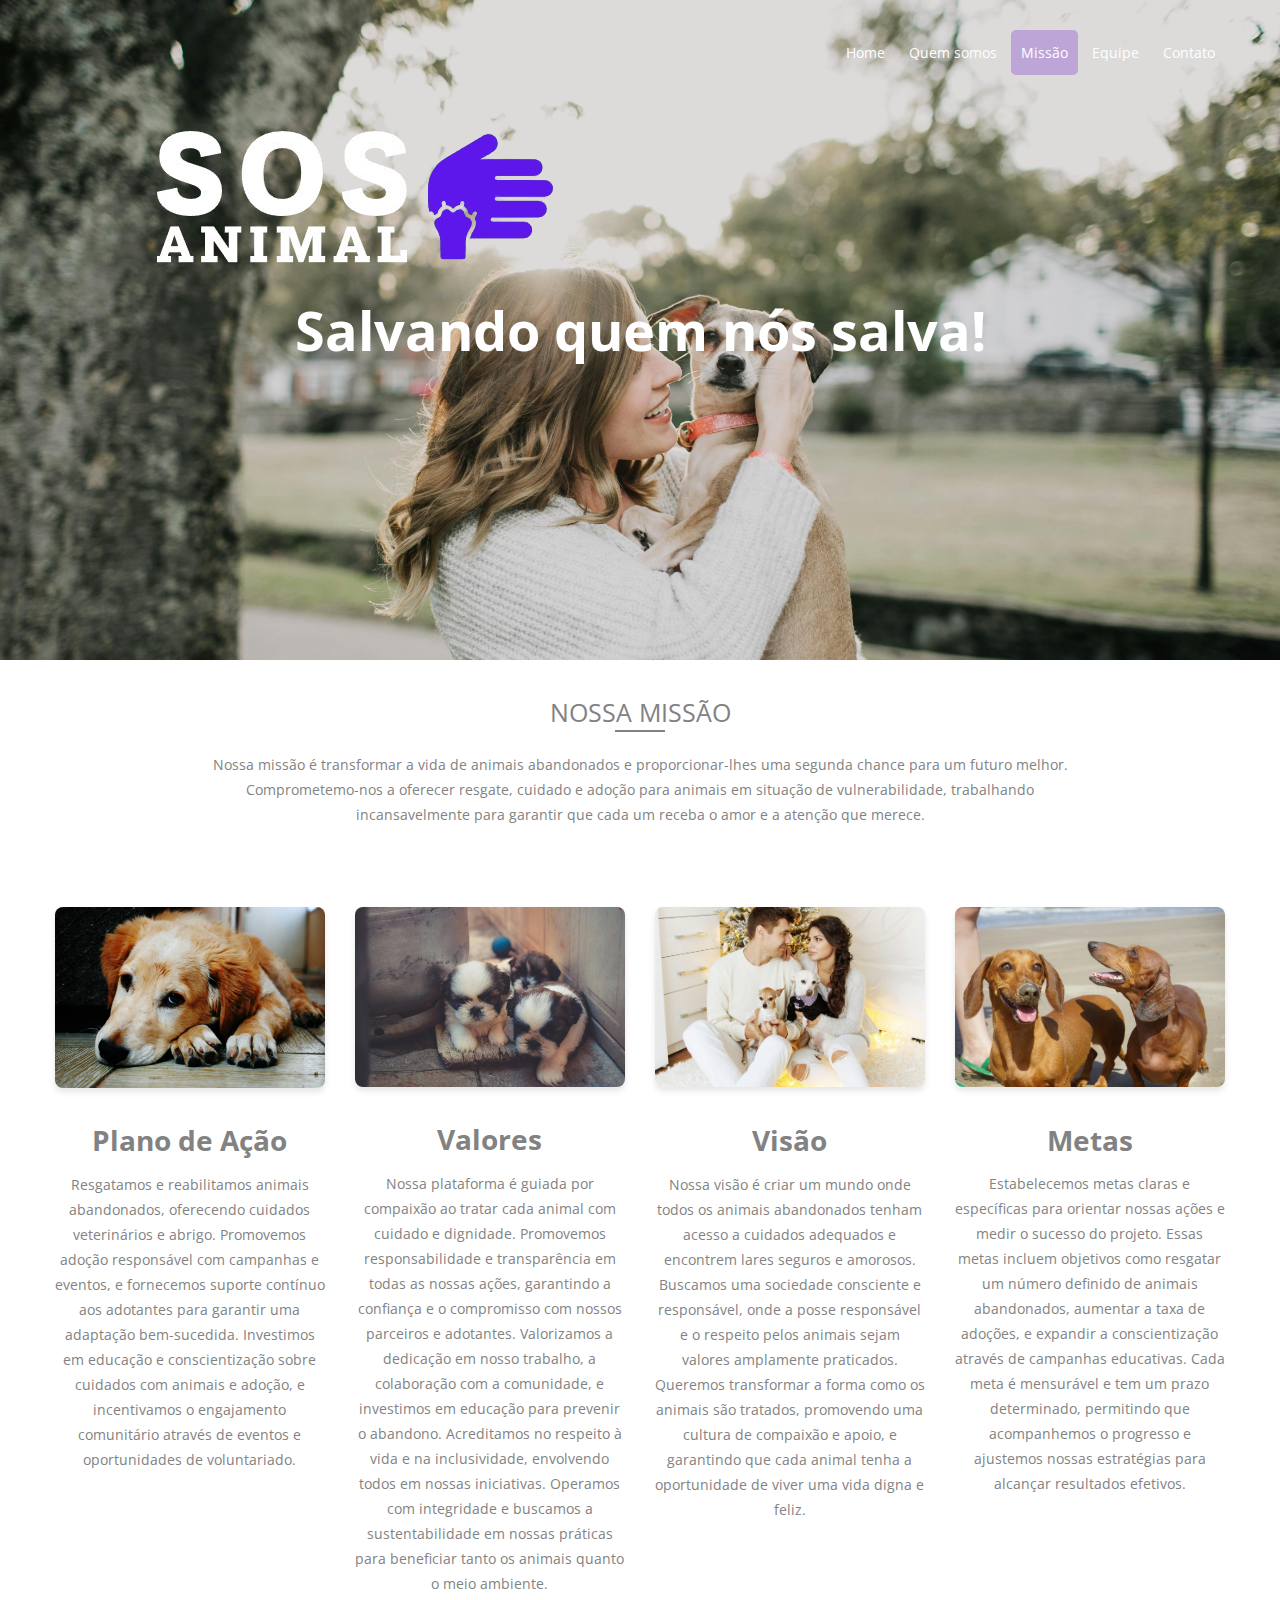
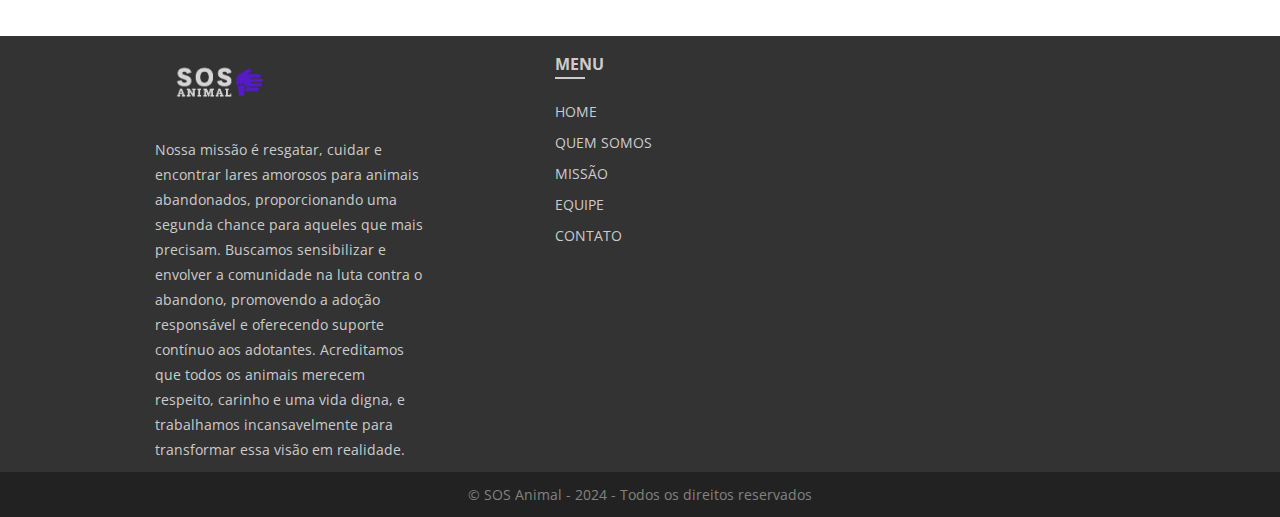
==== commit 402067d8: "merge 2" ====
--- a/clientes.html
+++ b/clientes.html
@@ -35,7 +35,7 @@
     </div>
     <div class="row">
       <div class="col col-desktop-12 title">
-        <h1>Valorizando nossos heróis de patas</h1>
+        <h1>Salvando quem nós salva!</h1>
       </div>
     </div>
   </div>
@@ -111,7 +111,7 @@
   <div class="container">
     <div class="row">
       <div class="col col-offset-desktop-1 col-desktop-3">
-        <p><a href=""><img src="images/logo.png" alt="Logo da SOS Animal"></a></p>
+        <p><a href=""><img src="images/logo.png" alt="Logo da Chatschool"></a></p>
         <p>Nossa missão é resgatar, cuidar e encontrar lares amorosos para animais abandonados, proporcionando uma segunda chance para aqueles que mais precisam. Buscamos sensibilizar e envolver a comunidade na luta contra o abandono, promovendo a adoção responsável e oferecendo suporte contínuo aos adotantes. Acreditamos que todos os animais merecem respeito, carinho e uma vida digna, e trabalhamos incansavelmente para transformar essa visão em realidade.</p>
       </div>
       <div class="col col-offset-desktop-1 col-desktop-2 col-2">
--- a/css/pages/clientes.min.css
+++ b/css/pages/clientes.min.css
@@ -18,4 +18,27 @@
 .icon-container{display:inline-block;width:140px;height:140px;background:#e1f3e1;border-radius:30px;position:relative}.icon-container .material-icons{display:block;font-size:85px;color:rgb(120, 41, 211);position:absolute;top:50%;left:50%;transform:translate(-50%,-50%);cursor:default}.img-box-round{display:inline-block;border-radius:100%;overflow:hidden}.img-box-label:before{content:'';display:block;width:50%;height:60px;border-right:2px solid rgb(32,123,32);background:transparent;margin-bottom:10px}
 nav ul,nav ul li{list-style:none;margin:0;padding:0}
 body{font-family:'Open Sans',sans-serif;color:rgb(130,130,130);line-height:25px}#header .btn{font-size:16px;padding:10px 30px}#header .btn:hover{background-color:rgb(120, 41, 211)}#header nav a{display:inline-block;text-decoration:none;padding:10px;border-radius:5px}#header nav a:hover,#header nav a.active{background-color:rgb(120, 41, 211, 0.3)}#header h1{font-size:54px;line-height:60px}#header{background:#000 no-repeat fixed center;background-size:cover;color:#fff;width:100%;height:660px;position:relative;padding-top:30px}#header a{color:#fff;transition:ease .5s all}#header nav{text-align:right}#header nav ul,#header nav ul li{display:inline-block}#header .title{position:absolute;left:0;top:50%;transform:translate(0,-50%);text-align:center}.section{padding:30px 0 30px 0}.section-center{text-align:center}#footer{background-color:rgb(51,51,51);text-align:left}#footer,#footer a{color:rgb(204,204,204)}#footer h3,#footer nav li{text-transform:uppercase}#footer h3:after{content:'';display:block;border-bottom:2px solid rgb(204,204,204);width:30px}#footer nav li{padding:3px 0}#footer nav li a:hover{color:rgb(255,255,255)}#footer .social{height:200px;line-height:200px;text-align:right}#footer .social a{display:inline-block;padding:0 0 0 10px;opacity:1}#footer .social a:hover{opacity:.5;transition:ease .3s all}#footer .social img{vertical-align:middle}#copyright{text-align:center;background-color:rgb(34,34,34);padding:10px}@media (max-width:992px){#header,#header nav{text-align:center}}
-#header.page-clientes{background-image:url(../../images/background-clientes.jpg)}+#header.page-clientes{background-image:url(../../images/background-clientes.jpg)}
+#footer .col-offset-desktop-1.col-desktop-3 img {
+    width: 130px; 
+    height: auto;
+    opacity: 0.8; 
+    border-radius: 10px; 
+    transition: transform 0.3s ease, opacity 0.3s ease; 
+}
+
+#footer .col-offset-desktop-1.col-desktop-3 img:hover {
+    transform: scale(1.1); 
+    opacity: 1; 
+}
+#customers .row .col-desktop-3 img {
+    width: 100%; 
+    border-radius: 8px; 
+    box-shadow: 0 4px 6px rgba(0, 0, 0, 0.1); 
+    margin-bottom: 15px; 
+    transition: transform 0.3s ease; 
+}
+
+#customers .row .col-desktop-3 img:hover {
+    transform: scale(1.05); 
+}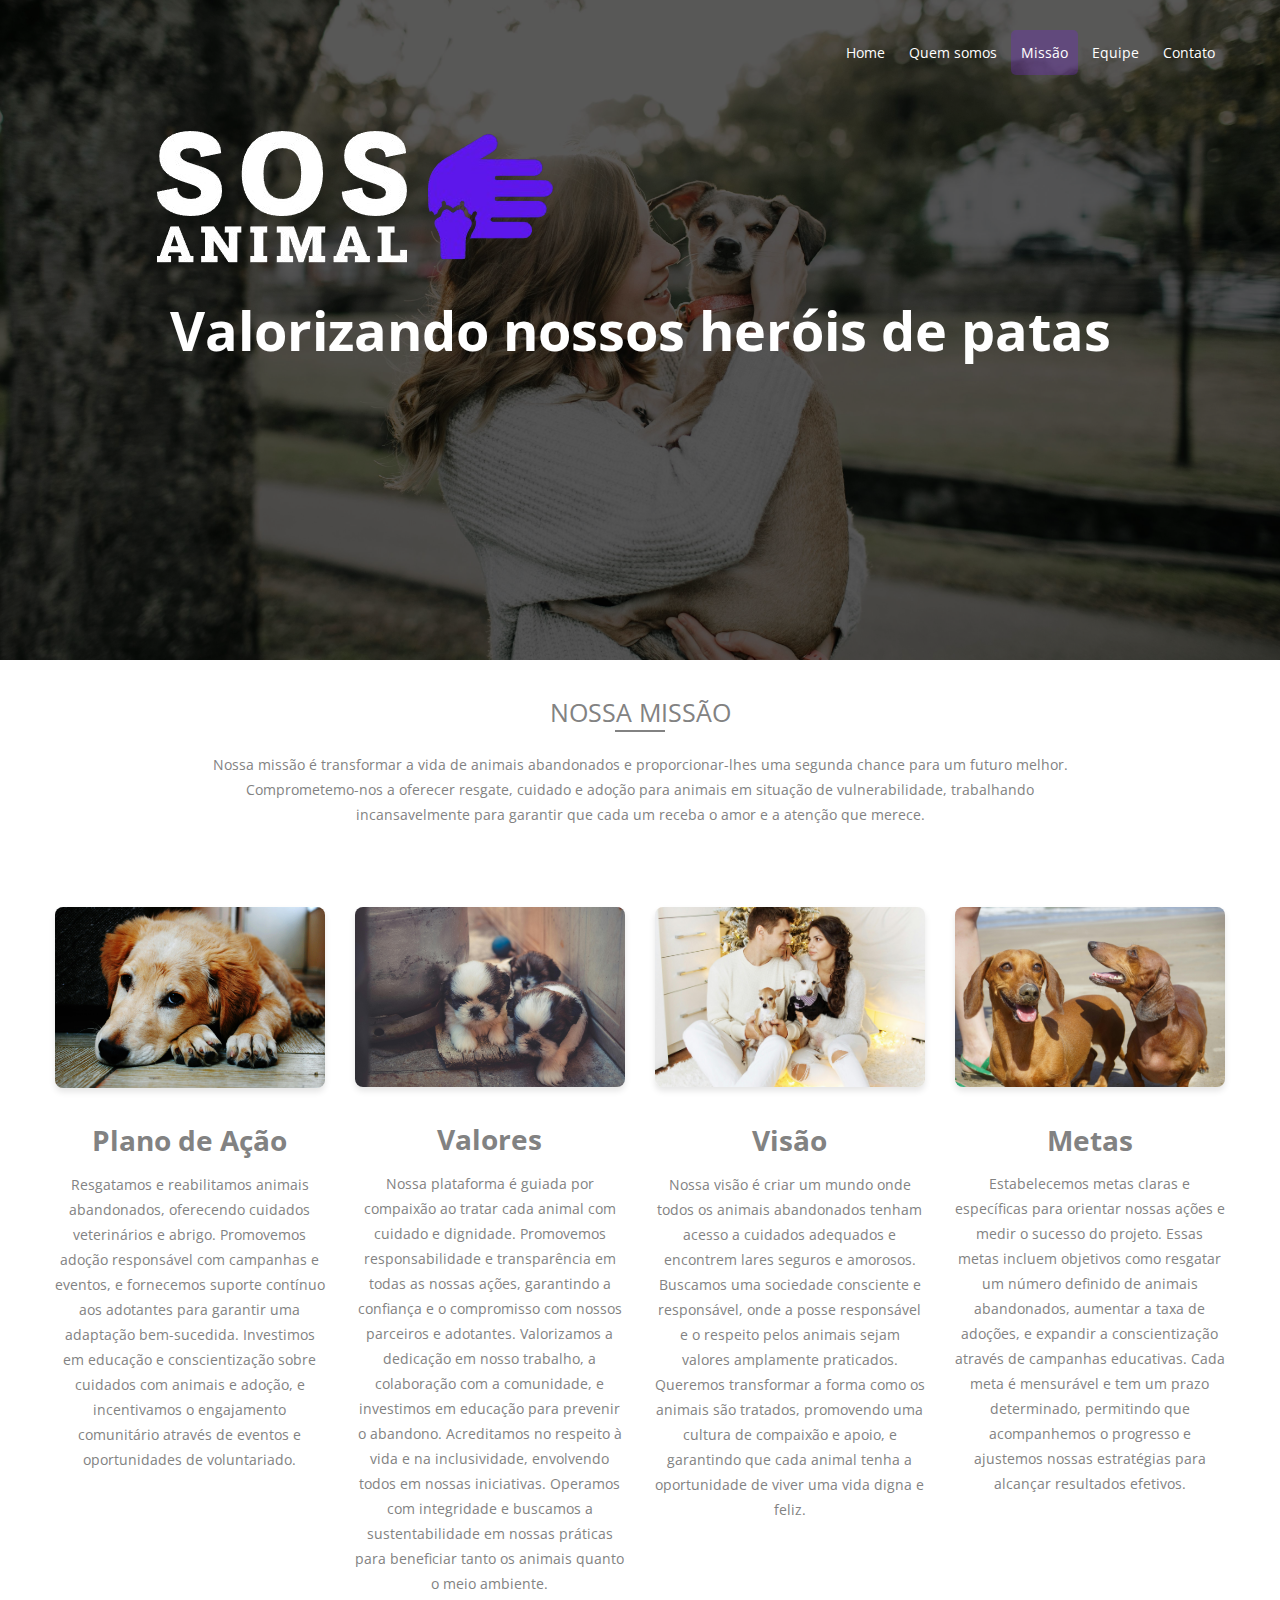
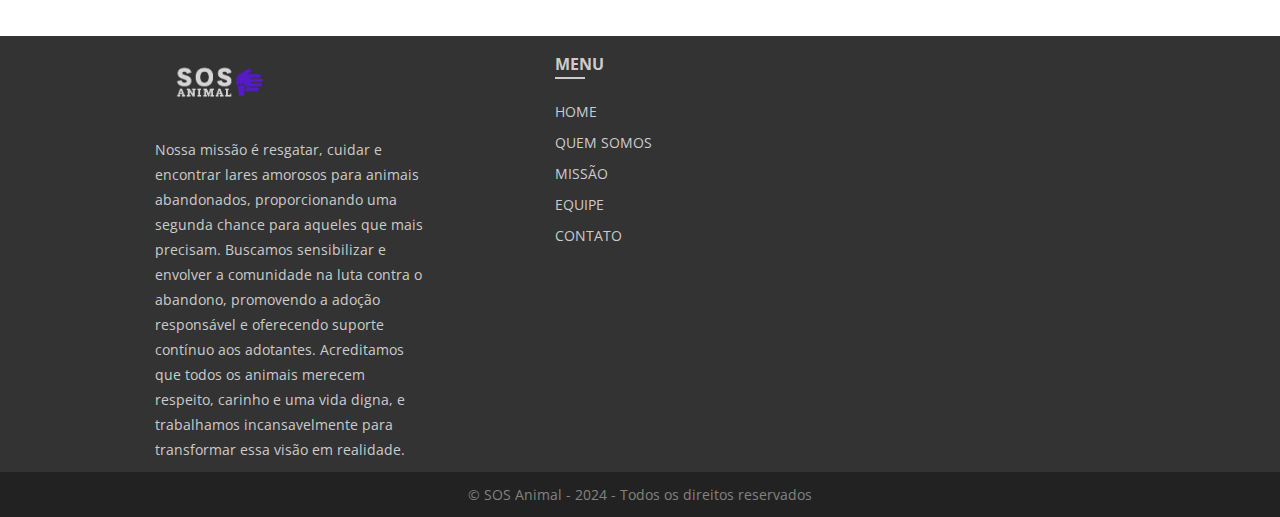
==== commit ed2d37ee: "Merge branch 'rafael' of https://github.com/WlFerrari/html-e-css-do-zero into caue" ====
--- a/clientes.html
+++ b/clientes.html
@@ -35,7 +35,7 @@
     </div>
     <div class="row">
       <div class="col col-desktop-12 title">
-        <h1>Salvando quem nós salva!</h1>
+        <h1>Valorizando nossos heróis de patas</h1>
       </div>
     </div>
   </div>
@@ -111,7 +111,7 @@
   <div class="container">
     <div class="row">
       <div class="col col-offset-desktop-1 col-desktop-3">
-        <p><a href=""><img src="images/logo.png" alt="Logo da Chatschool"></a></p>
+        <p><a href=""><img src="images/logo.png" alt="Logo da SOS Animal"></a></p>
         <p>Nossa missão é resgatar, cuidar e encontrar lares amorosos para animais abandonados, proporcionando uma segunda chance para aqueles que mais precisam. Buscamos sensibilizar e envolver a comunidade na luta contra o abandono, promovendo a adoção responsável e oferecendo suporte contínuo aos adotantes. Acreditamos que todos os animais merecem respeito, carinho e uma vida digna, e trabalhamos incansavelmente para transformar essa visão em realidade.</p>
       </div>
       <div class="col col-offset-desktop-1 col-desktop-2 col-2">
--- a/css/pages/clientes.min.css
+++ b/css/pages/clientes.min.css
@@ -18,7 +18,7 @@
 .icon-container{display:inline-block;width:140px;height:140px;background:#e1f3e1;border-radius:30px;position:relative}.icon-container .material-icons{display:block;font-size:85px;color:rgb(120, 41, 211);position:absolute;top:50%;left:50%;transform:translate(-50%,-50%);cursor:default}.img-box-round{display:inline-block;border-radius:100%;overflow:hidden}.img-box-label:before{content:'';display:block;width:50%;height:60px;border-right:2px solid rgb(32,123,32);background:transparent;margin-bottom:10px}
 nav ul,nav ul li{list-style:none;margin:0;padding:0}
 body{font-family:'Open Sans',sans-serif;color:rgb(130,130,130);line-height:25px}#header .btn{font-size:16px;padding:10px 30px}#header .btn:hover{background-color:rgb(120, 41, 211)}#header nav a{display:inline-block;text-decoration:none;padding:10px;border-radius:5px}#header nav a:hover,#header nav a.active{background-color:rgb(120, 41, 211, 0.3)}#header h1{font-size:54px;line-height:60px}#header{background:#000 no-repeat fixed center;background-size:cover;color:#fff;width:100%;height:660px;position:relative;padding-top:30px}#header a{color:#fff;transition:ease .5s all}#header nav{text-align:right}#header nav ul,#header nav ul li{display:inline-block}#header .title{position:absolute;left:0;top:50%;transform:translate(0,-50%);text-align:center}.section{padding:30px 0 30px 0}.section-center{text-align:center}#footer{background-color:rgb(51,51,51);text-align:left}#footer,#footer a{color:rgb(204,204,204)}#footer h3,#footer nav li{text-transform:uppercase}#footer h3:after{content:'';display:block;border-bottom:2px solid rgb(204,204,204);width:30px}#footer nav li{padding:3px 0}#footer nav li a:hover{color:rgb(255,255,255)}#footer .social{height:200px;line-height:200px;text-align:right}#footer .social a{display:inline-block;padding:0 0 0 10px;opacity:1}#footer .social a:hover{opacity:.5;transition:ease .3s all}#footer .social img{vertical-align:middle}#copyright{text-align:center;background-color:rgb(34,34,34);padding:10px}@media (max-width:992px){#header,#header nav{text-align:center}}
-#header.page-clientes{background-image:url(../../images/background-clientes.jpg)}
+/* #header.page-clientes{background-image:url(../../images/background-clientes.jpg)} */
 #footer .col-offset-desktop-1.col-desktop-3 img {
     width: 130px; 
     height: auto;
@@ -41,4 +41,23 @@
 
 #customers .row .col-desktop-3 img:hover {
     transform: scale(1.05); 
+}
+#header.page-clientes {
+    /* precisa ser posicao relativa pois assim da pra sobrepor a background image */
+    position: relative; 
+    z-index: 1; 
+}
+
+#header.page-clientes::before {
+    content: "";
+    position: absolute;
+    top: 0;
+    left: 0;
+    width: 100%;
+    height: 100%;
+    background-image: url(../../images/background-clientes.jpg);
+    background-size: cover;
+    background-position: center;
+    opacity: 0.4; /* Ajusta a opcacidade */
+    z-index: -1; 
 }